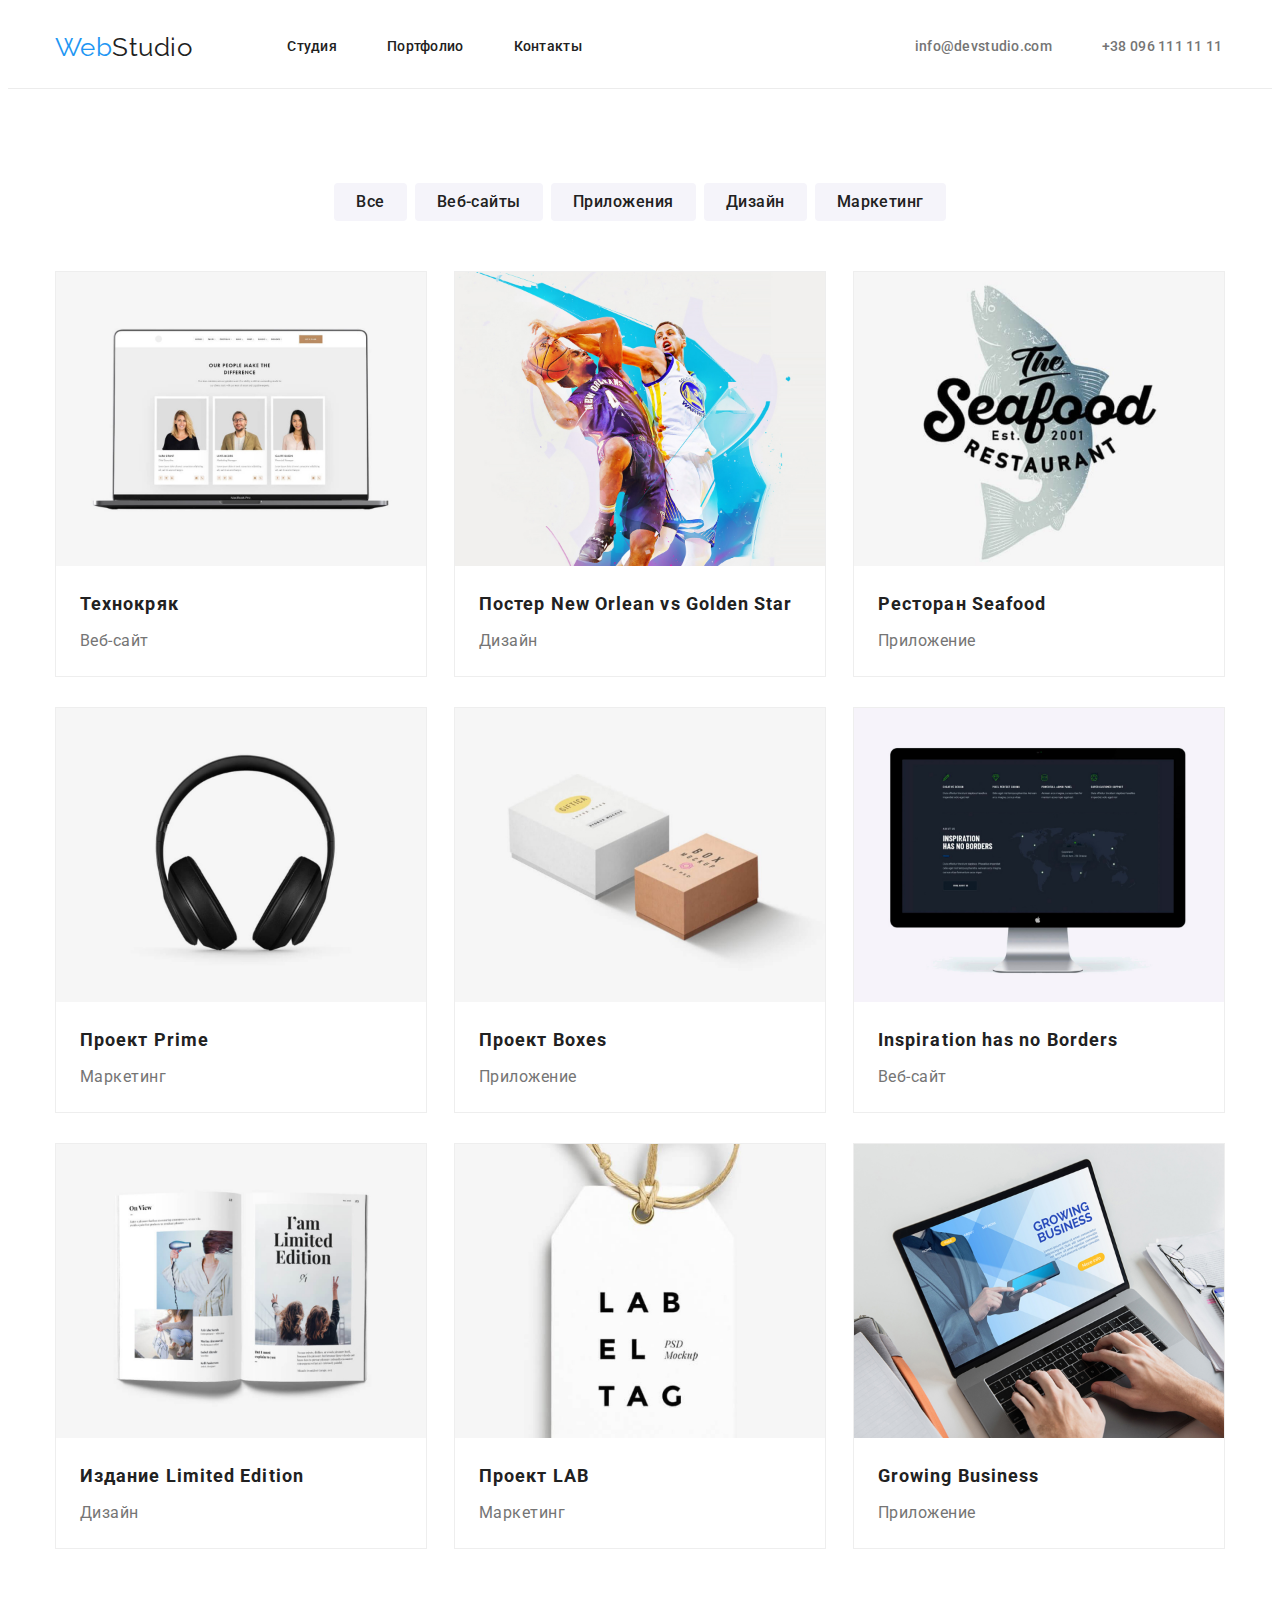
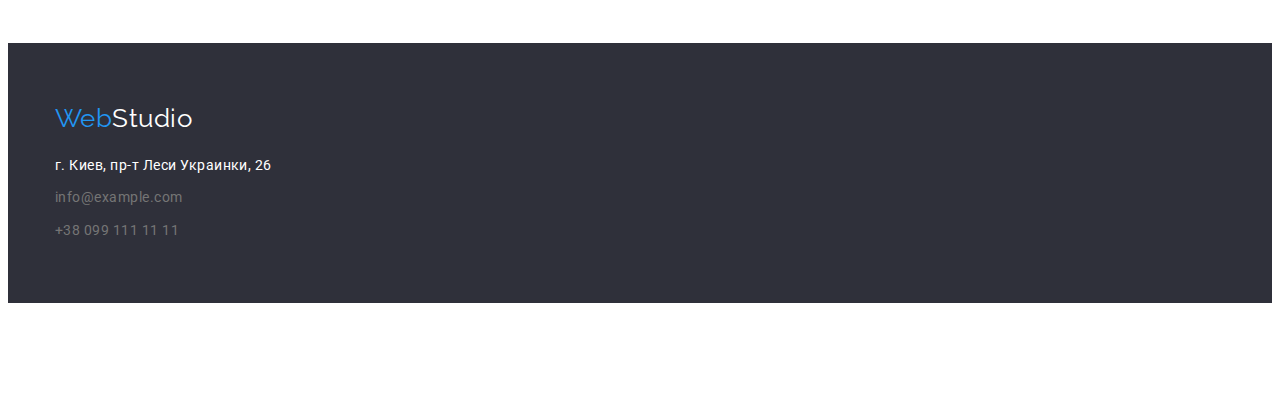
==== portfolio.html @ 165baa54 "homework-3 complete" ====
<!DOCTYPE html>
<html lang="en">
<head>
    <meta charset="UTF-8">
    <meta http-equiv="X-UA-Compatible" content="IE=edge">
    <meta name="viewport" content="width=device-width, initial-scale=1.0">
    <link href="https://fonts.googleapis.com/css2?family=Raleway:wght@700&family=Roboto:wght@400;500;700;900&display=swap" rel="stylesheet">
    <link rel="stylesheet" href="./css/styles.css">
    <title>Portfolio</title>
</head>
<body>
    <header class="header-border">
        <div class="container">
            <a href="./index.html" class="logo upper"><span class="logo-part">Web</span>Studio</a>
            <nav>
                <ul class="site-nav list">
                    <li>
                        <a href="">Студия</a>
                    </li>
                    <li>
                        <a href="./portfolio.html">Портфолио</a>
                    </li>
                    <li>
                        <a href="">Контакты</a>
                    </li>
                </ul>

                <ul class=" auth-nav list">
                    <li>
                        <a href="mailto:info@devstudio.com" target="_blank">info@devstudio.com</a>
                    </li>
                    <li>
                        <a href="tel:0961111111">+38 096 111 11 11</a>
                    </li>
                
                </ul>
            </nav>
        </div>
        
    </header>
    
    <main>
        <section class="portfolio">
            <div class="container">
                <ul class="filter list">
                    <li>Все</li>
                    <li>Веб-сайты</li>
                    <li>Приложения</li>
                    <li>Дизайн</li>
                    <li>Маркетинг</li>
                </ul>
            
                <ul class="projects list ">
                    <li>
                        <a href="">
                            <img src="./images/Portfolio1.jpg" alt="Ноутбук с фото людей на экране" width="370">
                            <h2>Технокряк</h2>
                            <p>Веб-сайт</p> 
                        </a>
                        
                    </li>
                    <li>
                        <a href="">
                            <img src="./images/Portfolio2.jpg" alt="Два баскетболиста" width="370">
                            <h2>Постер New Orlean vs Golden Star</h2>
                            <p>Дизайн</p> 
                        </a>
                        
                    </li>
                    <li>
                        <a href="">
                            <img src="./images/Portfolio3.jpg" alt="Надпись The Seafood Restaurant с рыбой на заднем фоне" width="370">
                            <h2>Ресторан Seafood</h2>
                            <p>Приложение</p>
                        </a>
                        
                    </li>
                    <li>
                        <a href="">
                            <img src="./images/Portfolio4.jpg" alt="Накладные наушники" width="370">
                            <h2>Проект Prime</h2>
                            <p>Маркетинг</p>
                        </a>
                        
                    </li>
                    <li>
                        <a href="">
                            <img src="./images/Portfolio5.jpg" alt="Две коробки" width="370">
                            <h2>Проект Boxes</h2>
                            <p>Приложение</p>
                        </a>
                    </li>
                    <li>
                        <a href="">
                            <img src="./images/Portfolio6.jpg" alt="Монитор" width="370">
                            <h2>Inspiration has no Borders</h2>
                            <p>Веб-сайт</p>
                        </a>
                        
                    </li>
                    <li>
                        <a href="">
                            <img src="./images/Portfolio7.jpg" alt="Журнал с иллюстрациями" width="370">
                            <h2>Издание Limited Edition</h2>
                            <p>Дизайн</p>
                        </a>
                        
                    </li>
                    <li>
                        <a href="">
                        <img src="./images/Portfolio8.jpg" alt="Этикетка" width="370">
                            <h2>Проект LAB</h2>
                            <p>Маркетинг</p> 
                        </a>
                        
                    </li>
                    <li>
                        <a href="">
                            <img src="./images/Portfolio9.jpg" alt="Руки печатают на клавиатуре ноутбука" width="370">
                            <h2>Growing Business</h2>
                            <p>Приложение</p>
                        </a>
                        
                    </li>

                </ul>
            </div>

        </section>

    </main>

    <footer>
        <div class="container">
            <a href="" class="down logo "><span class="logo-part">Web</span>Studio</a>
            <address>
                г. Киев, пр-т Леси Украинки, 26
                <ul class="list">
                    <li>
                        <a href="mailto:info@example.com" target="_blank">info@example.com</a>

                    </li>
                    <li>
                        <a href="tel:0961111111">+38 099 111 11 11</a>

                    </li>
                </ul>
            </address>    
        </div>      
    </footer>
</body>
</html>
---- css/styles.css ----
/* основной цвет теста #212121; */

/* вторичный цвет текста #757575*/

/* цвет акцента #2196F3 */

/* цвет текста белый #ffffff */

/* цвет фона основной #2F303A */
/* вторичный цвет фона #F5F4FA */
:root {
    --primary-text-color: #212121;
    --paragraph-text-color: #757575;
    --accent-color: #2196F3;
    --additional-colour: #ffffff;
    --background-color: #2F303A;
    --secondary-background-colour: #F5F4FA;

}
body {
    color: var(--primary-text-color);
    background-color: var(--additional-colour);
    font-family: 'Roboto', sans-serif;
    letter-spacing: 0.03em;
    box-sizing: border-box;
}
.logo {
    font-family: 'Raleway', sans-serif;
    font-style: 700;
    font-size: 26px;
    line-height: 1.19;
}
.logo-part {
    color: var(--accent-color);
}
.logo.upper{
    color: inherit; 
    
}
.down.logo{
    color: var(--additional-colour);
    margin-bottom: 20px;
    display: inline-block;
}   

nav {
    font-weight: 500;
    font-size: 14px;
    line-height: 1.14;
    letter-spacing: 0.02em;  
}

a {
 text-decoration: none;
}
.hero, address {
    color: var(--additional-colour);
}

.hero, footer {
    background-color: var(--background-color);
}
.hero {
    letter-spacing: 0.06em;
    text-align: center;
}
.our-team {
    background-color: var(--secondary-background-colour);
}

.hero-link, .site-nav a{
    color: inherit;
}

.auth-nav a, footer a{
    color: var(--paragraph-text-color);
}

.list{
    list-style: none;
}

.site-nav a:hover, 
.auth-nav a:hover,
footer a:hover,
.site-nav a:focus, 
.auth-nav a:focus,
footer a:focus{
    color: var(--accent-color);
}
p {
  color: var(--paragraph-text-color);  
}

/* buttons */
.button {
    color: var(--secondary-background-colour);
    background-color: var(--accent-color);
    font-weight: 700;
    font-size: 16px;
    line-height: 1.87;
    letter-spacing: 0.06em;
    display: inline-block;
    padding: 10px 32px;
    border-radius: 4px;
    box-shadow: 0px 4px 4px rgba(0, 0, 0, 0.15);
    margin-right: auto;
    margin-left: auto;
}

h1 {
    font-weight: 900;
    font-size: 44px;
    line-height: 1.36;
    text-align: center;
    letter-spacing: 0.06em;
    text-transform: uppercase;
    margin: 0 auto 30px auto;
    padding: 0;
    width: 696px;
    height: 120px;
}
h2 {
    font-weight: 700;
    font-size: 36px;
    line-height: 1.17;
    text-align: center;
    margin: 0;
    margin-bottom: 50px;
}
.advantages h3 {
    font-weight: 700;
    font-size: 14px;
    line-height: 1.14;
    text-transform: uppercase;
    margin: 0 0 10px 0;
}

.advantages p {
    font-weight: 400;
    font-size: 14px;
    line-height: 1.71;
}

.our-team h3 {
    font-weight: 500;
    font-size: 16px;
    line-height: 1.19;
    margin-top: 30px;
    margin-bottom: 10px;
}

.our-team p {
    font-weight: normal;
    font-size: 16px;
    line-height: 1.19;
}
address{
    font-style: normal;
    font-weight: 400;
    font-size: 14px;
    line-height: 1.71;
    
    display: flex;
    flex-direction: column;
}

.filter li{
    font-weight: 500;
    font-size: 16px;
    line-height: 1.62;
    text-align: center;
    background-color: var(--secondary-background-colour);
    display: block;
    padding: 6px 22px;
    border-radius: 4px;
}
.filter li:hover,
.filter li:focus {
    color: var(--additional-colour);
    background-color: var(--accent-color);
}
.projects h2 {
    font-weight: 700;
    font-size: 18px;
    line-height: 2;
    letter-spacing: 0.06em;
    color: var(--primary-text-color);
}
.projects p {
    font-weight: 400;
    font-size: 16px;
    line-height: 1.87;
    color: #757575;
}
.container{
    width: 1200px;
    padding:0 15px;
    margin-left: auto;
    margin-right: auto;
    margin-bottom: 94px;
    box-sizing: border-box;
}

.hero .container{
    padding: 200px 0;
}
.our-team .container,
header .container{
    margin-bottom: 0;
    padding-top: 24px;
    padding-bottom: 25px;
}

.advantages li{
    width: 270px;
    display: inline-block;
}
.our-team li {
    display: inline-block;
    width: 270px;
    text-align: center;
    background: #FFFFFF;
    box-shadow: 0px 1px 3px rgba(0, 0, 0, 0.12), 0px 1px 1px rgba(0, 0, 0, 0.14), 0px 2px 1px rgba(0, 0, 0, 0.2);
    border-radius: 0px 0px 4px 4px;
    padding-bottom: 30px;
}

.our-team .container{
    padding-top: 94px;
    padding-bottom: 94px;
}
footer .container{
    padding-top: 60px;
    padding-bottom: 60px;
}

img{
    display: block;
}
.our-team p{
    margin: 0;
}
p{
    margin-top: 0;
    margin-bottom: 0;
}
.portfolio h2{
    text-align: left;
    margin-top: 20px;
    margin-bottom: 4px;
    margin-left: 24px;
}

.portfolio p{
    margin-left: 24px;
}

.portfolio .container{
    padding-top: 94px;
    padding-bottom: 94px;
    text-align: center;
    margin-bottom: 0;
}

.portfolio li:not(.filter li){
    border: 1px solid #EEEEEE;
    box-sizing: border-box;
    text-align: left;
    padding-bottom: 20px;
}
.site-nav,
.auth-nav,
header>.container,
nav{
    display: flex;
    align-items: center;
}
ul{
    margin-top: 0;
    margin-bottom: 0;
    padding: 0;
}
.auth-nav li:not(:last-child),
.site-nav li:not(:last-child){
    margin-right: 50px;
}
.site-nav{
    margin-right: 333px;
    margin-left: 95px;
}

.advantages ul,
.ocupation ul,
.our-team ul{
    display: flex;
    justify-content: space-between;
}

address li{
    margin-top: 9px;
}

.site-nav a{
    display: block;
}

.portfolio .projects{
    display: flex;
    flex-wrap: wrap;
    justify-content: space-between;
    margin-top: 50px;
}

.filter{
    display: flex;
    justify-content: center;

}
.filter li+li{
    margin-left: 8px;
}

.projects li{
    margin-bottom: 30px;
}

.projects li:nth-last-child(-n+3){
    margin-bottom: 0;
}

.header-border{
    border-bottom: 1px solid #ECECEC;;
}
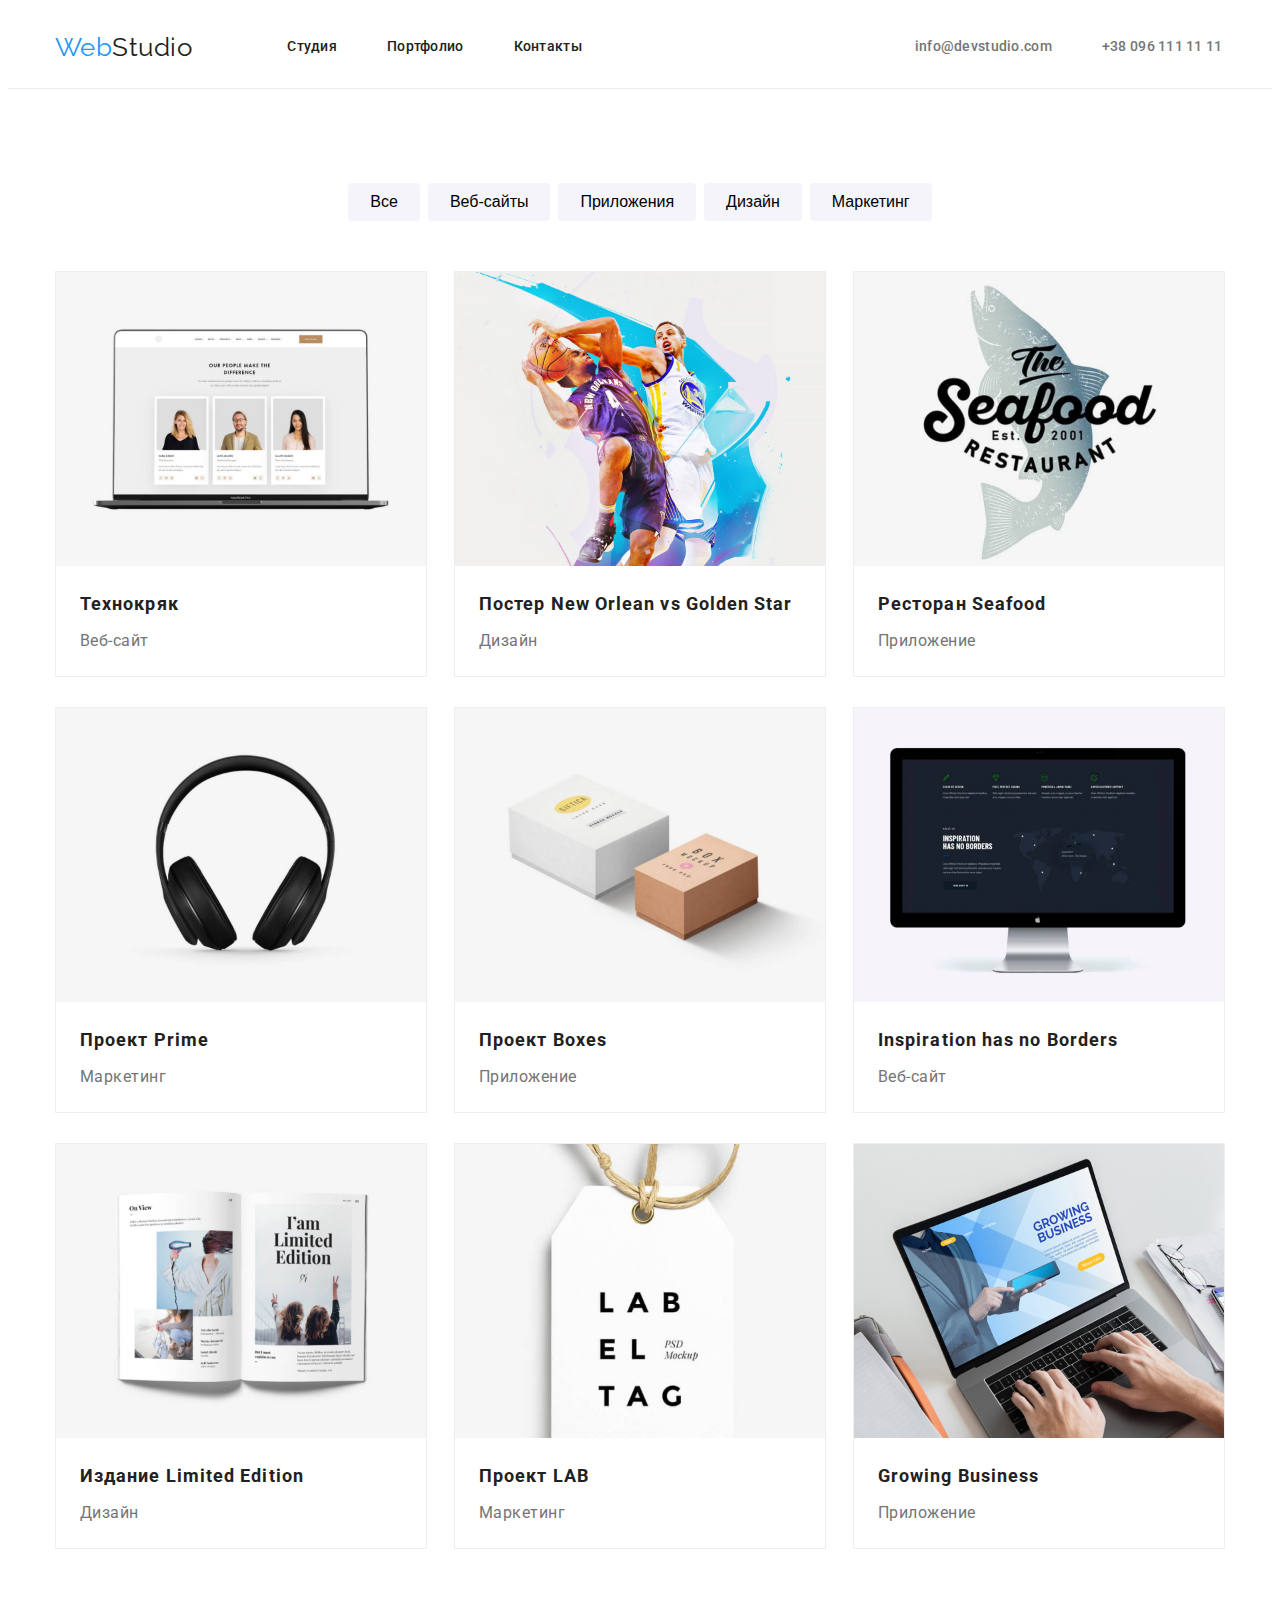
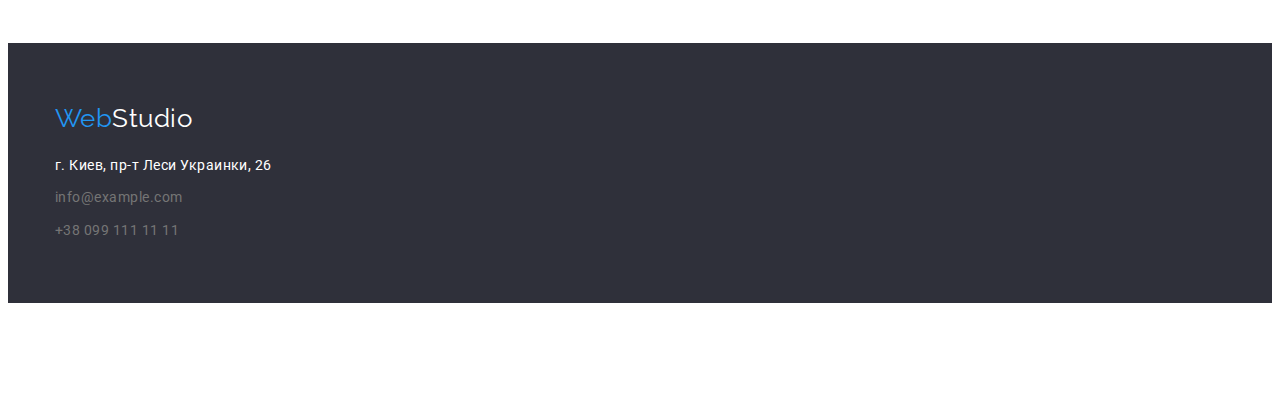
==== commit 06e313be: "complete" ====
--- a/portfolio.html
+++ b/portfolio.html
@@ -1,10 +1,15 @@
 <!DOCTYPE html>
-<html lang="en">
+<html lang="ru">
 <head>
     <meta charset="UTF-8">
     <meta http-equiv="X-UA-Compatible" content="IE=edge">
     <meta name="viewport" content="width=device-width, initial-scale=1.0">
     <link href="https://fonts.googleapis.com/css2?family=Raleway:wght@700&family=Roboto:wght@400;500;700;900&display=swap" rel="stylesheet">
+    <link
+      rel="stylesheet"
+      href="https://cdnjs.cloudflare.com/ajax/libs/modern-normalize/1.0.0/modern-normalize.min.css"
+      integrity="sha512-ISS7cAi1PEhQ8jnbJpJZMd29NlhNj4AWYyLOSp2CE/CsHxTCu+r+t0D2yoJudVrd0/8fTVPUVDzY5Tvli75u/g=="
+      crossorigin="anonymous">
     <link rel="stylesheet" href="./css/styles.css">
     <title>Portfolio</title>
 </head>
@@ -24,7 +29,7 @@
                         <a href="">Контакты</a>
                     </li>
                 </ul>
-
+                </nav>
                 <ul class=" auth-nav list">
                     <li>
                         <a href="mailto:info@devstudio.com" target="_blank">info@devstudio.com</a>
@@ -34,7 +39,7 @@
                     </li>
                 
                 </ul>
-            </nav>
+            
         </div>
         
     </header>
@@ -43,11 +48,11 @@
         <section class="portfolio">
             <div class="container">
                 <ul class="filter list">
-                    <li>Все</li>
-                    <li>Веб-сайты</li>
-                    <li>Приложения</li>
-                    <li>Дизайн</li>
-                    <li>Маркетинг</li>
+                    <li><button>Все</button></li>
+                    <li><button>Веб-сайты</button></li>
+                    <li><button>Приложения</button></li>
+                    <li><button>Дизайн</button></li>
+                    <li><button>Маркетинг</button></li>
                 </ul>
             
                 <ul class="projects list ">
@@ -134,7 +139,7 @@
         <div class="container">
             <a href="" class="down logo "><span class="logo-part">Web</span>Studio</a>
             <address>
-                г. Киев, пр-т Леси Украинки, 26
+                <span>г. Киев, пр-т Леси Украинки, 26</span>
                 <ul class="list">
                     <li>
                         <a href="mailto:info@example.com" target="_blank">info@example.com</a>
--- a/css/styles.css
+++ b/css/styles.css
@@ -43,7 +43,8 @@
     display: inline-block;
 }   
 
-nav {
+nav,
+.auth-nav {
     font-weight: 500;
     font-size: 14px;
     line-height: 1.14;
@@ -165,7 +166,7 @@
     flex-direction: column;
 }
 
-.filter li{
+.filter button{
     font-weight: 500;
     font-size: 16px;
     line-height: 1.62;
@@ -174,9 +175,11 @@
     display: block;
     padding: 6px 22px;
     border-radius: 4px;
-}
-.filter li:hover,
-.filter li:focus {
+    border: 0;
+    cursor: pointer;
+}
+.filter button:hover,
+.filter button:focus {
     color: var(--additional-colour);
     background-color: var(--accent-color);
 }
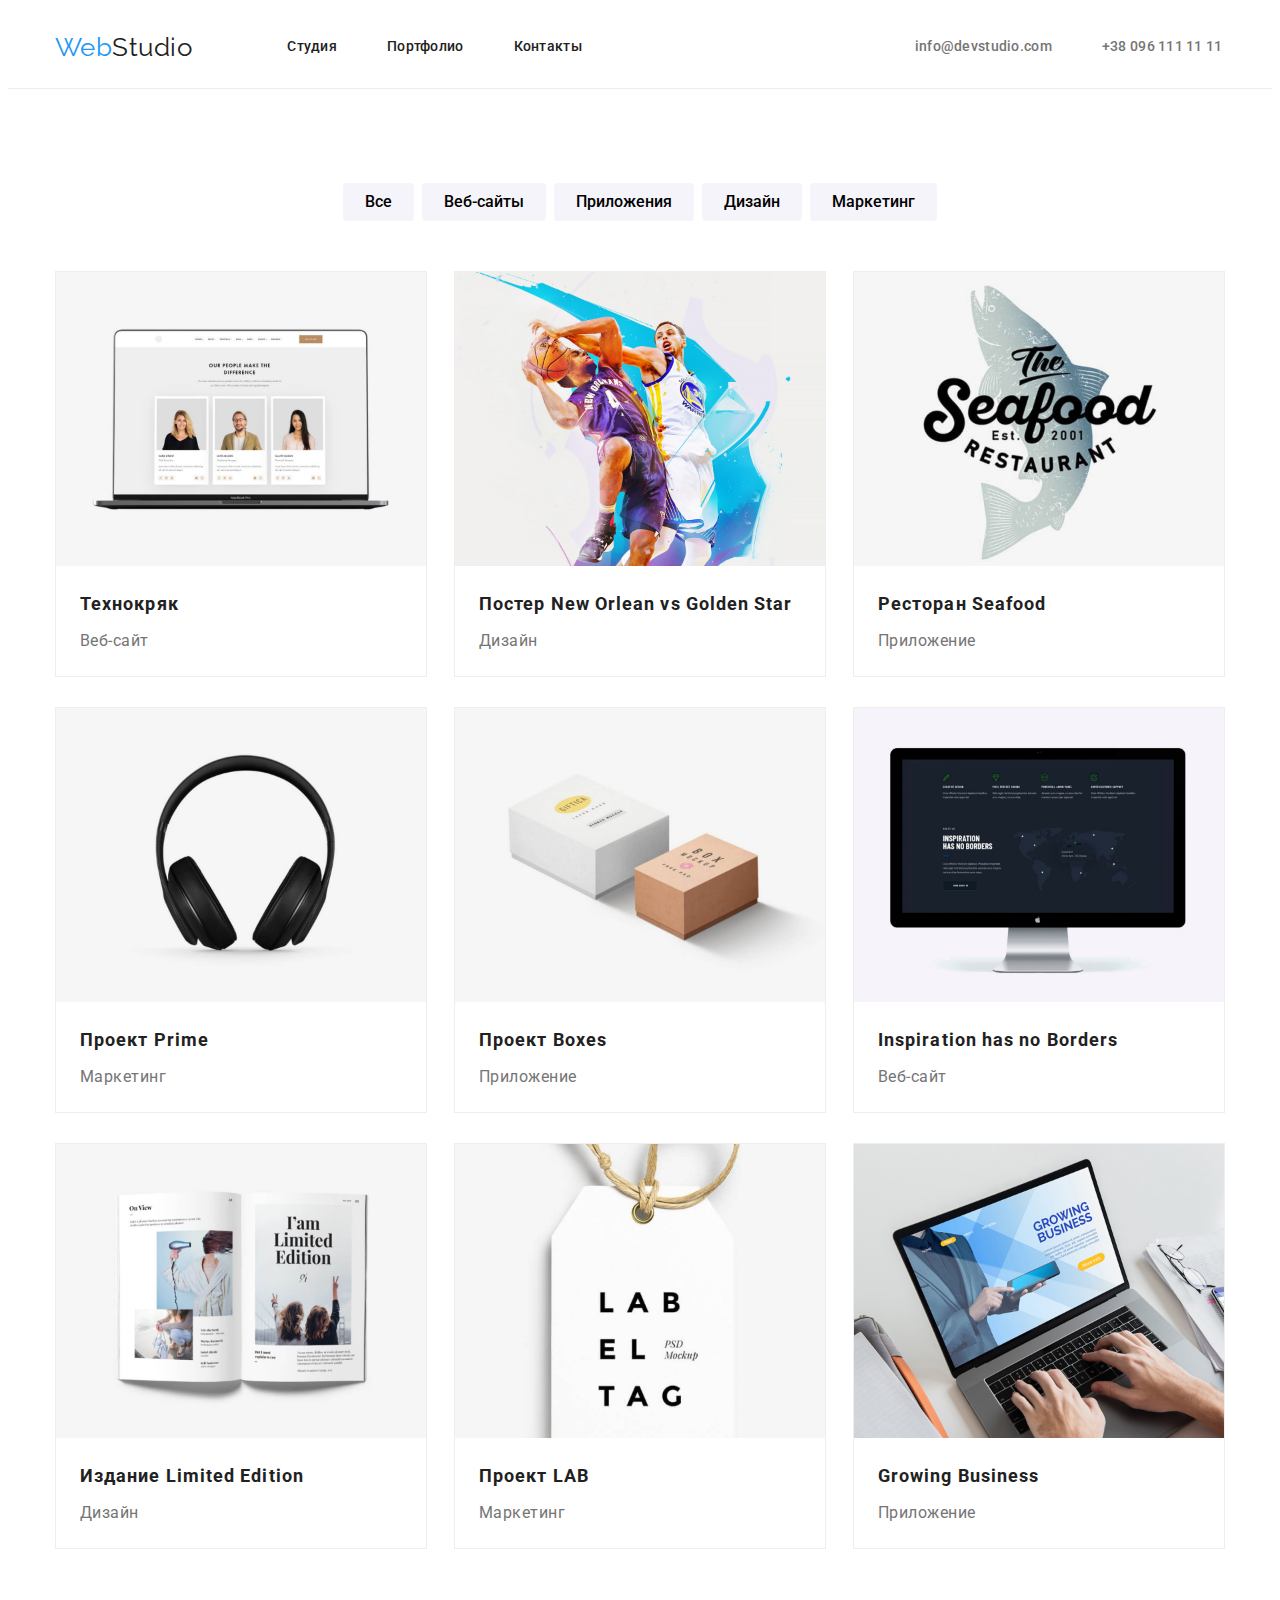
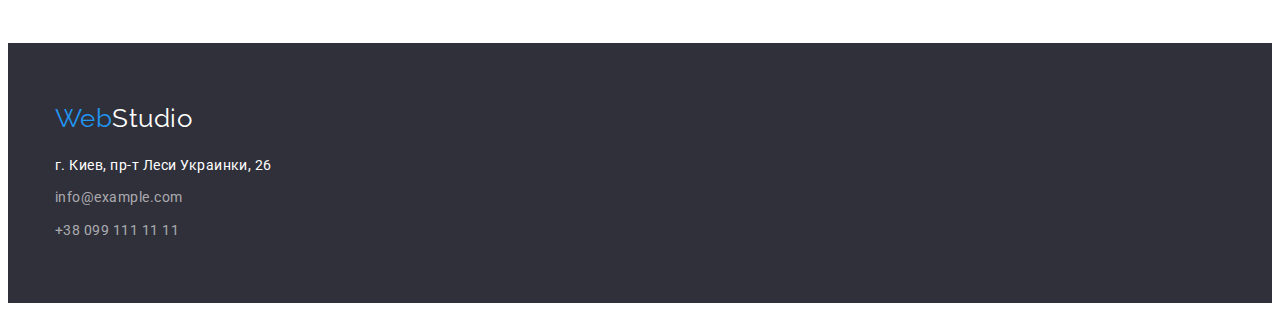
==== commit e756b411: "amendments" ====
--- a/portfolio.html
+++ b/portfolio.html
@@ -20,7 +20,7 @@
             <nav>
                 <ul class="site-nav list">
                     <li>
-                        <a href="">Студия</a>
+                        <a href="./index.html">Студия</a>
                     </li>
                     <li>
                         <a href="./portfolio.html">Портфолио</a>
@@ -40,8 +40,7 @@
                 
                 </ul>
             
-        </div>
-        
+        </div> 
     </header>
     
     <main>
@@ -59,78 +58,93 @@
                     <li>
                         <a href="">
                             <img src="./images/Portfolio1.jpg" alt="Ноутбук с фото людей на экране" width="370">
-                            <h2>Технокряк</h2>
-                            <p>Веб-сайт</p> 
+                            <div>
+                                <h2>Технокряк</h2>
+                                <p>Веб-сайт</p>   
+                            </div>
                         </a>
                         
                     </li>
                     <li>
                         <a href="">
                             <img src="./images/Portfolio2.jpg" alt="Два баскетболиста" width="370">
-                            <h2>Постер New Orlean vs Golden Star</h2>
-                            <p>Дизайн</p> 
+                            <div>
+                                <h2>Постер New Orlean vs Golden Star</h2>
+                                <p>Дизайн</p> 
+                            </div>
                         </a>
                         
                     </li>
                     <li>
                         <a href="">
                             <img src="./images/Portfolio3.jpg" alt="Надпись The Seafood Restaurant с рыбой на заднем фоне" width="370">
-                            <h2>Ресторан Seafood</h2>
-                            <p>Приложение</p>
+                            <div>
+                                <h2>Ресторан Seafood</h2>
+                                <p>Приложение</p>
+                            </div>                            
                         </a>
                         
                     </li>
                     <li>
                         <a href="">
                             <img src="./images/Portfolio4.jpg" alt="Накладные наушники" width="370">
-                            <h2>Проект Prime</h2>
-                            <p>Маркетинг</p>
+                            <div>
+                                <h2>Проект Prime</h2>
+                                <p>Маркетинг</p>
+                            </div>                            
                         </a>
                         
                     </li>
                     <li>
                         <a href="">
                             <img src="./images/Portfolio5.jpg" alt="Две коробки" width="370">
-                            <h2>Проект Boxes</h2>
-                            <p>Приложение</p>
+                            <div>
+                                <h2>Проект Boxes</h2>
+                                <p>Приложение</p>
+                            </div>                         
                         </a>
                     </li>
                     <li>
                         <a href="">
                             <img src="./images/Portfolio6.jpg" alt="Монитор" width="370">
-                            <h2>Inspiration has no Borders</h2>
-                            <p>Веб-сайт</p>
+                            <div>
+                                <h2>Inspiration has no Borders</h2>
+                                <p>Веб-сайт</p>
+                            </div>                          
                         </a>
                         
                     </li>
                     <li>
                         <a href="">
                             <img src="./images/Portfolio7.jpg" alt="Журнал с иллюстрациями" width="370">
-                            <h2>Издание Limited Edition</h2>
-                            <p>Дизайн</p>
+                            <div>
+                                <h2>Издание Limited Edition</h2>
+                                <p>Дизайн</p>
+                            </div>
                         </a>
                         
                     </li>
                     <li>
                         <a href="">
-                        <img src="./images/Portfolio8.jpg" alt="Этикетка" width="370">
-                            <h2>Проект LAB</h2>
-                            <p>Маркетинг</p> 
+                            <img src="./images/Portfolio8.jpg" alt="Этикетка" width="370">
+                            <div>
+                                <h2>Проект LAB</h2>
+                                <p>Маркетинг</p> 
+                            </div>    
                         </a>
                         
                     </li>
                     <li>
                         <a href="">
                             <img src="./images/Portfolio9.jpg" alt="Руки печатают на клавиатуре ноутбука" width="370">
-                            <h2>Growing Business</h2>
-                            <p>Приложение</p>
-                        </a>
-                        
+                            <div>
+                                <h2>Growing Business</h2>
+                                <p>Приложение</p>
+                            </div>
+                        </a>     
                     </li>
-
                 </ul>
             </div>
-
         </section>
 
     </main>
--- a/css/styles.css
+++ b/css/styles.css
@@ -73,8 +73,12 @@
     color: inherit;
 }
 
-.auth-nav a, footer a{
+.auth-nav a{
     color: var(--paragraph-text-color);
+}
+
+footer a{
+color: rgba(255, 255, 255, 0.6);
 }
 
 .list{
@@ -177,6 +181,7 @@
     border-radius: 4px;
     border: 0;
     cursor: pointer;
+    font-family: inherit;
 }
 .filter button:hover,
 .filter button:focus {
@@ -201,15 +206,14 @@
     padding:0 15px;
     margin-left: auto;
     margin-right: auto;
-    margin-bottom: 94px;
     box-sizing: border-box;
 }
 
-.hero .container{
+.hero{
     padding: 200px 0;
 }
-.our-team .container,
-header .container{
+.our-team,
+header{
     margin-bottom: 0;
     padding-top: 24px;
     padding-bottom: 25px;
@@ -229,7 +233,7 @@
     padding-bottom: 30px;
 }
 
-.our-team .container{
+.our-team{
     padding-top: 94px;
     padding-bottom: 94px;
 }
@@ -250,27 +254,24 @@
 }
 .portfolio h2{
     text-align: left;
-    margin-top: 20px;
     margin-bottom: 4px;
-    margin-left: 24px;
-}
-
-.portfolio p{
-    margin-left: 24px;
-}
-
-.portfolio .container{
+}
+
+.portfolio{
     padding-top: 94px;
     padding-bottom: 94px;
     text-align: center;
     margin-bottom: 0;
+}
+
+.projects div{
+    padding: 20px 24px;
 }
 
 .portfolio li:not(.filter li){
     border: 1px solid #EEEEEE;
     box-sizing: border-box;
     text-align: left;
-    padding-bottom: 20px;
 }
 .site-nav,
 .auth-nav,
@@ -300,6 +301,15 @@
     justify-content: space-between;
 }
 
+.ocupation{
+    padding-bottom: 94px;
+}
+
+.advantages{
+    padding-top: 94px;
+    padding-bottom: 94px;
+}
+
 address li{
     margin-top: 9px;
 }
